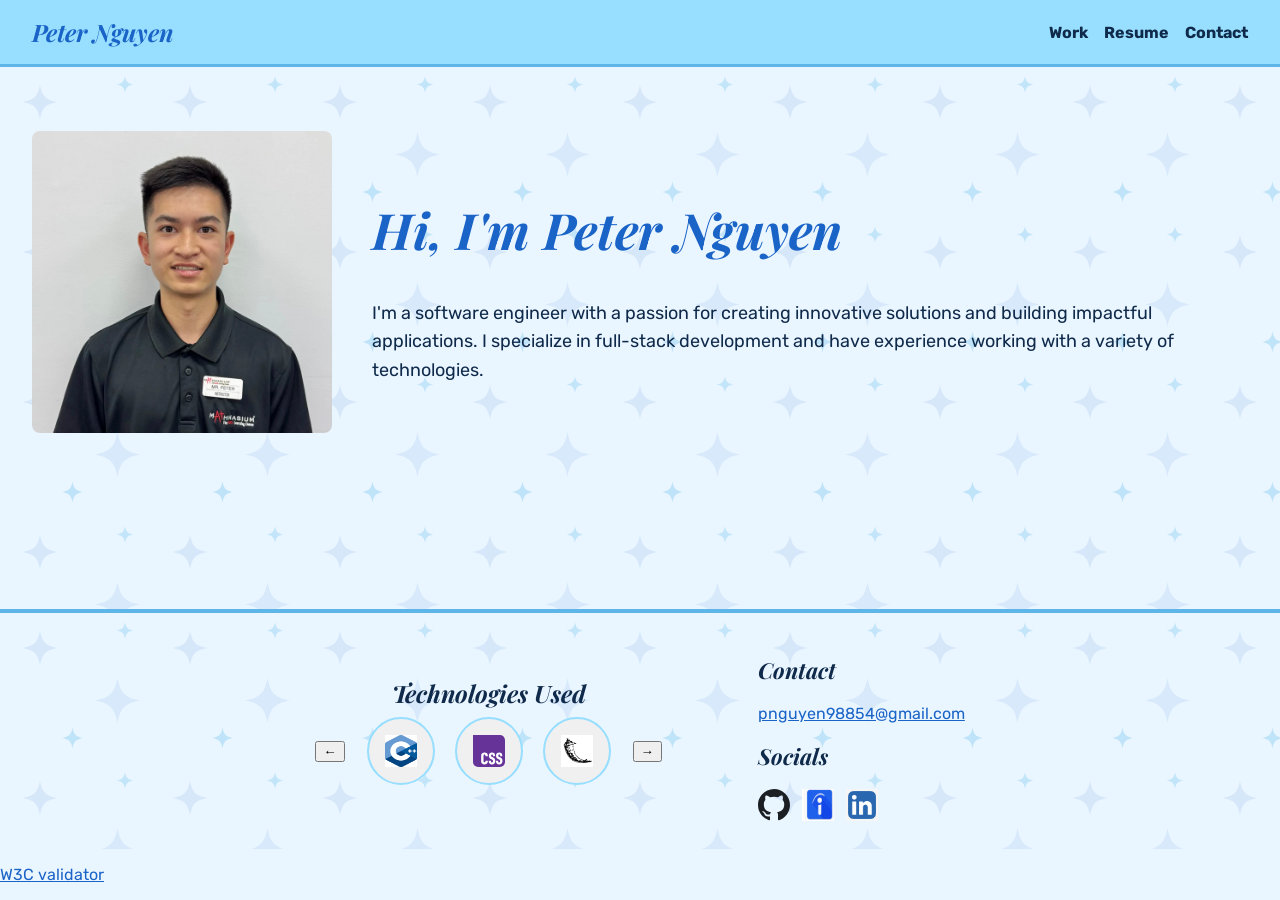
==== index.html @ 290dca19 "Added another carousel for showcased projects" ====
<!doctype html>
<html lang="en">

<!--
WRITTEN BY: Peter Nguyen
EMAIL: peten16@uci.edu
-->

<head>
  <meta charset="utf-8">
  <meta name="viewport" content="width=device-width, initial-scale=1">
  <meta name="author" content="Peter Nguyen">
  <meta name="description" content="Peter Nguyen's Portfolio">
  <link rel="preconnect" href="https://fonts.googleapis.com">
  <link rel="preconnect" href="https://fonts.gstatic.com" crossorigin>
  <link href="https://fonts.googleapis.com/css2?family=Playfair+Display:ital,wght@0,700;1,700;1,900&family=Rubik:wght@400;500;700&display=swap" rel="stylesheet">
  <link rel="stylesheet" href="css/bootstrap.min.css">
  <link rel="stylesheet" href="styles.css">
   <!-- you would also link to Bootstrap here! -->
  <title>Peter Nguyen</title>
</head>

<body>

  <header>
  <a href="index.html" class="logo">Peter Nguyen</a>
  <nav>
    <ul>
        <li class="has-dropdown">
          <a href="#">Work</a>
          <ul class="dropdown">
            <li><a href="projects.html">Projects</a></li>
            <li><a href="#">Work Experience</a></li>
            <li><a href="#">Certifications</a></li>
          </ul>
        </li>
      <li><a href="#">Resume</a></li>
      <li><a href="#">Contact</a></li>
    </ul>
  </nav>
  </header>

    <main>
    <section class="hero">
      <img src="images/Hero-Photo.jpg" alt="Peter Nguyen" class="hero-photo">
      <div class="hero-text">
        <h1>Hi, I'm Peter Nguyen</h1>
        <p>I'm a software engineer with a passion for creating innovative solutions and building impactful applications. I
          specialize in full-stack development and have experience working with a variety of technologies.</p>
      </div>
    </section>
  </main>

    <footer>
      <div class="technologies-used">
      <div class="track-title">
        Technologies Used
      </div>
      <div class="controls">
        <button class="arrow arrow-left">&#8592;</button>
        <div class="technologies-list">
          <ul class="technologies-track">
            <li>
              <div class="icon-circle">
                <img src="images/cpplogo.png" alt="C++">
              </div>
            </li>
            <li>
              <div class="icon-circle">
                <img src="images/CSS-Logo.svg" alt="CSS">
              </div>
            </li>
            <li>
              <div class="icon-circle">
                <img src="images/Flask-Logo.png" alt="Flask">
              </div>
            </li>
            <li>
              <div class="icon-circle">
                <img src="images/Github-Logo.svg" alt="Github">
              </div>
            </li>
            <li>
              <div class="icon-circle">
                <img src="images/Html-Logo.png" alt="HTML">
              </div>
            </li>
            <li>
              <div class="icon-circle">
                <img src="images/JS-Logo.png" alt="JavaScript">
              </div>
            </li>
            <li>
              <div class="icon-circle">
                <img src="images/Python-Logo.svg" alt="Python">
              </div>
            </li>
            <li>
              <div class="icon-circle">
                <img src="images/React-Logo.png" alt="React">
              </div>
            </li>
            <li>
              <div class="icon-circle">
                <img src="images/SQLite-Logo.jpg" alt="SQLite">
              </div>
            </li>
          </ul>
        </div>
        <button class="arrow arrow-right">&#8594;</button>
      </div>
    </div>
    <div class="contact-socials">
      <h2>Contact</h2>
      <p><a href="mailto:pnguyen98854@gmail.com">pnguyen98854@gmail.com</a></p>
  
      <h2>Socials</h2>
      <div class="social-icons">
        <a href="https://github.com/petenek"><img src="images/Github-Logo.svg" alt="GitHub"></a>
        <a href="https://profile.indeed.com/?hl=en_US&co=US&from=gnav-homepage--homepage-frontend"><img
            src="images/Indeed-Icon.png" alt="Indeed"></a>
        <a href="https://www.linkedin.com/in/peter-nguyen-3339903b5/"><img src="images/LinkedIn-Icon.jpg"
            alt="LinkedIn"></a>
      </div>
    </div>
  </footer>

  <script src="script.js"></script>
    <p>
      <a href="http://validator.w3.org/check?uri=referer">
        W3C validator
      </a>
    </p>

</body>
</html>
---- styles.css ----
:root{
    --navy: #0f2a4a;
    --blue: #1a63c7;
    --dark-blue: #124a9c;
    --sky-blue: #97deff;
    --ice: #eaf6ff;
    --line: #5eb6e8;
    --stars: url("data:image/svg+xml,%3Csvg xmlns='http://www.w3.org/2000/svg' width='120' height='120' viewBox='0 0 120 120'%3E%3Cpath transform='translate%2832 28%29 scale%281.15%29' fill='%231a63c7' fill-opacity='.10' d='M0 -12 C1.5 -4 4 -1.5 12 0 C4 1.5 1.5 4 0 12 C-1.5 4 -4 1.5 -12 0 C-4 -1.5 -1.5 -4 0 -12Z'/%3E%3Cpath transform='translate%2894 70%29 scale%281.5%29' fill='%231a63c7' fill-opacity='.09' d='M0 -12 C1.5 -4 4 -1.5 12 0 C4 1.5 1.5 4 0 12 C-1.5 4 -4 1.5 -12 0 C-4 -1.5 -1.5 -4 0 -12Z'/%3E%3Cpath transform='translate%2858 100%29 scale%28.7%29' fill='%235eb6e8' fill-opacity='.30' d='M0 -12 C1.5 -4 4 -1.5 12 0 C4 1.5 1.5 4 0 12 C-1.5 4 -4 1.5 -12 0 C-4 -1.5 -1.5 -4 0 -12Z'/%3E%3Cpath transform='translate%28100 14%29 scale%28.55%29' fill='%235eb6e8' fill-opacity='.28' d='M0 -12 C1.5 -4 4 -1.5 12 0 C4 1.5 1.5 4 0 12 C-1.5 4 -4 1.5 -12 0 C-4 -1.5 -1.5 -4 0 -12Z'/%3E%3C/svg%3E");
}
 
a{
    color: var(--blue);
 
}
 
a:hover{
    color: var(--dark-blue);
}
 
header {
    display: flex;
    align-items: center;
    justify-content: space-between;
    padding: 16px 32px;
    background: var(--sky-blue);
    border-bottom: 3px solid var(--line);
}
 
nav a{
    text-decoration: none;
    color: var(--navy);
    font-weight: bold;
}
 
nav ul {
    list-style: none;
    display: flex;
    gap: 16px;
    padding: 0;
    margin: 0;
}
 
.dropdown {
    display: none;
    position: absolute;
    top: 100%;
    left: 0;
    background: white;
    padding: 8px 0;
    margin: 0;
    min-width: 160px;
    box-shadow: 0 4px 8px rgba(0, 0, 0, 0.1);
}
 
.has-dropdown {
    position: relative;
}
 
.has-dropdown:hover .dropdown {
    display: block;
}
 
.dropdown li a {
    display: block;
    padding: 8px 16px;
    text-decoration: none;
    color: black;
}
 
.dropdown li a:hover   {
    background-color: var(--ice);
}
 
.technologies-list {
    width:264px;
    overflow: hidden;
}
 
.track-title{
    font-family: 'Playfair Display', serif;
    font-style: italic;
    font-size: 24px;
    font-weight: 700;
    align-self: center;
}
 
.technologies-track {
    display: flex;
    list-style: none;
    margin: 0;
    padding: 0;
    transition: transform 0.4s ease;
}
 
.technologies-track li {
    flex: 0 0 88px;
    display: flex;
    justify-content: center;
    align-items: center;
}
 
.technologies-used {
    display: flex;
    flex-direction: column;
    gap: 8px;
}
 
.controls{
    display: flex;
    align-items: center;
    gap: 12px;
}
 
.icon-circle {
    width: 64px;
    height: 64px;
    border-radius: 50%;
    display: flex;
    justify-content: center;
    align-items: center;
    background-color: #f0f0f0;
    border: 2px solid var(--sky-blue);
}
 
.social-icons {
    align-items: center;
    display: flex;
    gap: 12px;
}
 
.social-icons img {
    width: 32px;
    height: 32px;
}
 
.icon-circle img {
    width: 32px;
    height: 32px;
}
 
footer {
    display: flex;
    justify-content: center;
    gap: 96px;
    align-items: center;
    padding: 24px 32px;
    background-color: var(--ice);
    background-image: var(--stars);
    background-size: 150px 150px;
    border-top: 4px solid var(--line);
}
 
html, body {
    margin: 0;
}
 
body {
    font-family: Rubik, sans-serif;
    color: var(--navy);
    background-color: var(--ice);
    display: flex;
    flex-direction: column;
    min-height: 100vh;
}
 
main {
    flex: 1;
    background-color: var(--ice);
    background-image: var(--stars);
    background-size: 150px 150px;
}
 
.hero {
    display: flex;
    flex-wrap: nowrap; /* keep photo left, text right */
    align-items: center;
    gap: 40px;
    padding: 64px 32px;
}
 
.hero-photo {
    border-radius: 8px;
    width: 300px;
    max-width: 40%; /* shrinks on smaller screens */
    height: auto;
    flex-shrink: 0;
}
 
.hero-text {
    min-width: 0; /* lets the text column shrink instead of overflowing */
}
 
.hero-text p {
    font-size: 18px;
    line-height: 1.6;
}
 
.hero-text h1{
    font-family: 'Playfair Display', serif;
    font-style: italic;
    font-weight: 700;
    font-size: 50px;
    line-height: 1.1;
    color: var(--blue);
}
 
.contact-socials h2{
    font-family: 'Playfair Display', serif;
    font-style: italic;
    font-weight: 700;
    font-size: 22px;
}
 
.arrow:hover{
    background: var(--dark-blue);
}
 
footer {
    flex-wrap: wrap;
}
 
.has-dropdown:focus-within .dropdown {
    display: block;
}
 
@media (max-width: 700px) {
    .hero {
        gap: 20px;
        padding: 32px 16px;
    }
 
    .hero-text h1 {
        font-size: 32px;
    }
 
    .hero-text p {
        font-size: 16px;
    }
 
    footer {
        flex-direction: column;
        gap: 24px;
        text-align: center;
    }
 
    .social-icons {
        justify-content: center;
    }
 
    header {
        padding: 12px 16px;
    }
}
 
@media (max-width: 480px) {
    .hero {
        gap: 12px;
    }
 
    .hero-text h1 {
        font-size: 24px;
    }
 
    .hero-text p {
        font-size: 14px;
    }
}
 
@media (max-width: 400px) {
    .hero {
        flex-direction: column;
    }
 
    .hero-photo {
        max-width: 60%;
    }
}

.logo {
    font-family: 'Playfair Display', serif;
    font-style: italic;
    font-weight: 700;
    font-size: 24px;
    text-decoration: none;
}

.project-carousel {
    --img-height: 60vh; /* image height; arrows center on this */
    position: relative;
    overflow: hidden;
}

.project-track {
    display: flex;
    transition: transform 0.5s ease;
}

.project-slide {
    flex: 0 0 100%;
    background-color: white;
}

.project-slide img {
    display: block;
    width: 100%;
    height: var(--img-height);
    min-height: 260px;
    object-fit: cover;
    object-position: top;
    background-color: var(--blue); /* shows if an image is missing */
}

.project-info {
    padding: 24px 32px 40px;
    max-width: 800px;
    margin: 0 auto;
}

.project-info h2 {
    font-family: 'Playfair Display', serif;
    font-style: italic;
    font-weight: 700;
    font-size: 32px;
    color: var(--blue);
    margin: 0 0 12px;
}

.project-info p {
    font-size: 18px;
    line-height: 1.6;
    margin: 0 0 12px;
}

.project-info .project-tech {
    font-size: 15px;
    font-weight: 500;
    color: var(--dark-blue);
}

.project-link {
    font-weight: bold;
}

.project-arrow {
    position: absolute;
    top: calc(var(--img-height) / 2);
    transform: translateY(-50%);
    z-index: 2;
    width: 44px;
    height: 44px;
    border: none;
    border-radius: 50%;
    background: rgba(15, 42, 74, 0.7);
    color: white;
    font-size: 20px;
    cursor: pointer;
}

.project-arrow:hover {
    background: var(--dark-blue);
}

.project-prev {
    left: 16px;
}

.project-next {
    right: 16px;
}

@media (max-width: 700px) {
    .project-info {
        padding: 20px 16px 32px;
    }

    .project-info h2 {
        font-size: 26px;
    }

    .project-info p {
        font-size: 16px;
    }
}
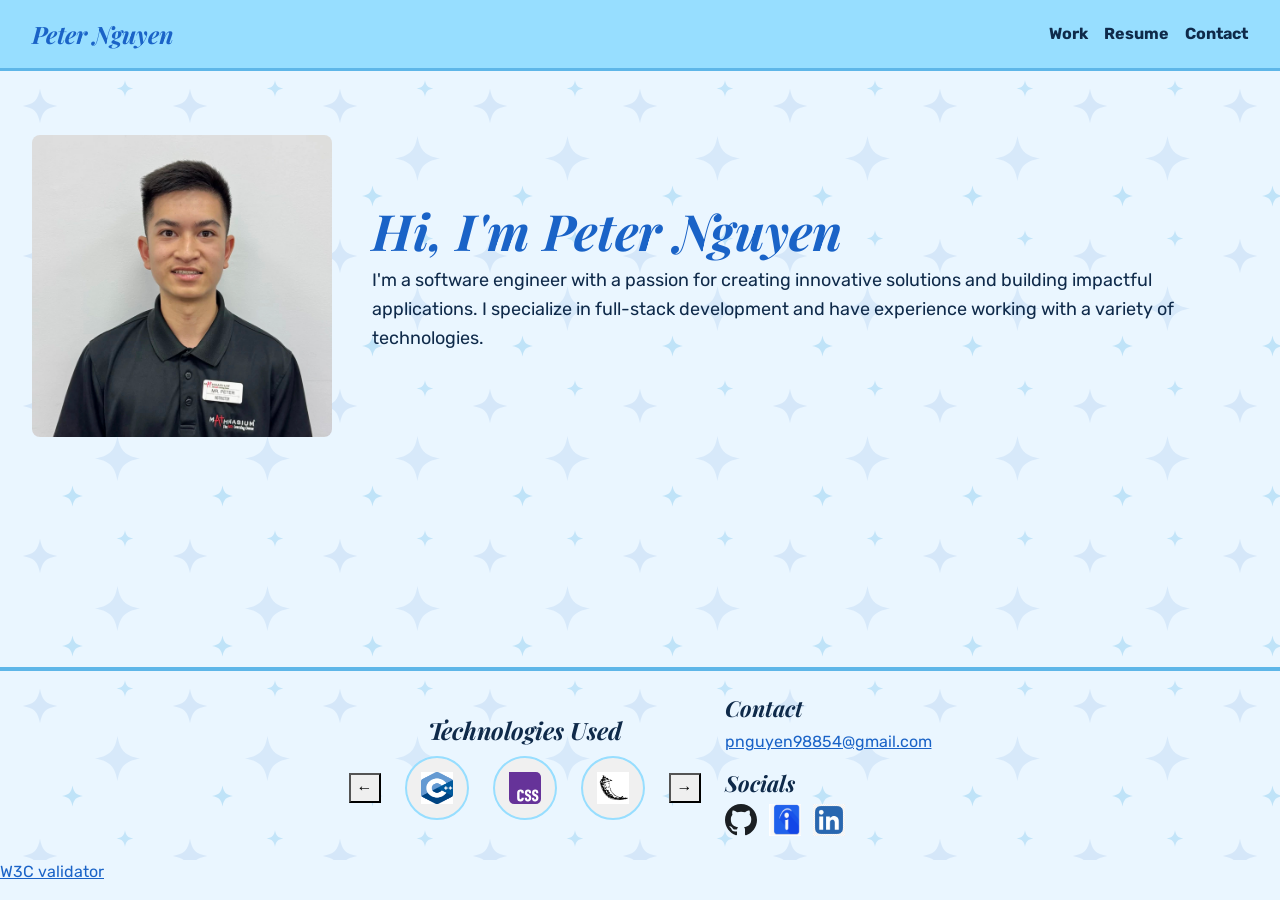
==== commit fe883141: "Implemented bootstrap to footer" ====
--- a/index.html
+++ b/index.html
@@ -13,19 +13,20 @@
   <meta name="description" content="Peter Nguyen's Portfolio">
   <link rel="preconnect" href="https://fonts.googleapis.com">
   <link rel="preconnect" href="https://fonts.gstatic.com" crossorigin>
-  <link href="https://fonts.googleapis.com/css2?family=Playfair+Display:ital,wght@0,700;1,700;1,900&family=Rubik:wght@400;500;700&display=swap" rel="stylesheet">
-  <link rel="stylesheet" href="css/bootstrap.min.css">
+  <link
+    href="https://fonts.googleapis.com/css2?family=Playfair+Display:ital,wght@0,700;1,700;1,900&family=Rubik:wght@400;500;700&display=swap"
+    rel="stylesheet">
+  <link rel="stylesheet" href="bootstrap.min.css">
   <link rel="stylesheet" href="styles.css">
-   <!-- you would also link to Bootstrap here! -->
   <title>Peter Nguyen</title>
 </head>
 
 <body>
 
   <header>
-  <a href="index.html" class="logo">Peter Nguyen</a>
-  <nav>
-    <ul>
+    <a href="index.html" class="logo">Peter Nguyen</a>
+    <nav>
+      <ul>
         <li class="has-dropdown">
           <a href="#">Work</a>
           <ul class="dropdown">
@@ -34,103 +35,111 @@
             <li><a href="#">Certifications</a></li>
           </ul>
         </li>
-      <li><a href="#">Resume</a></li>
-      <li><a href="#">Contact</a></li>
-    </ul>
-  </nav>
+        <li><a href="#">Resume</a></li>
+        <li><a href="#">Contact</a></li>
+      </ul>
+    </nav>
   </header>
 
-    <main>
+  <main>
     <section class="hero">
       <img src="images/Hero-Photo.jpg" alt="Peter Nguyen" class="hero-photo">
       <div class="hero-text">
         <h1>Hi, I'm Peter Nguyen</h1>
-        <p>I'm a software engineer with a passion for creating innovative solutions and building impactful applications. I
+        <p>I'm a software engineer with a passion for creating innovative solutions and building impactful applications.
+          I
           specialize in full-stack development and have experience working with a variety of technologies.</p>
       </div>
     </section>
   </main>
 
-    <footer>
-      <div class="technologies-used">
-      <div class="track-title">
-        Technologies Used
-      </div>
-      <div class="controls">
-        <button class="arrow arrow-left">&#8592;</button>
-        <div class="technologies-list">
-          <ul class="technologies-track">
-            <li>
-              <div class="icon-circle">
-                <img src="images/cpplogo.png" alt="C++">
-              </div>
-            </li>
-            <li>
-              <div class="icon-circle">
-                <img src="images/CSS-Logo.svg" alt="CSS">
-              </div>
-            </li>
-            <li>
-              <div class="icon-circle">
-                <img src="images/Flask-Logo.png" alt="Flask">
-              </div>
-            </li>
-            <li>
-              <div class="icon-circle">
-                <img src="images/Github-Logo.svg" alt="Github">
-              </div>
-            </li>
-            <li>
-              <div class="icon-circle">
-                <img src="images/Html-Logo.png" alt="HTML">
-              </div>
-            </li>
-            <li>
-              <div class="icon-circle">
-                <img src="images/JS-Logo.png" alt="JavaScript">
-              </div>
-            </li>
-            <li>
-              <div class="icon-circle">
-                <img src="images/Python-Logo.svg" alt="Python">
-              </div>
-            </li>
-            <li>
-              <div class="icon-circle">
-                <img src="images/React-Logo.png" alt="React">
-              </div>
-            </li>
-            <li>
-              <div class="icon-circle">
-                <img src="images/SQLite-Logo.jpg" alt="SQLite">
-              </div>
-            </li>
-          </ul>
+  <footer>
+    <div class="container">
+      <div class="row g-4 justify-content-center align-items-center text-center text-md-start">
+
+        <div class="col-12 col-md-auto technologies-used">
+          <div class="track-title">
+            Technologies Used
+          </div>
+          <div class="controls justify-content-center justify-content-md-start">
+            <button class="arrow arrow-left">&#8592;</button>
+            <div class="technologies-list">
+              <ul class="technologies-track">
+                <li>
+                  <div class="icon-circle">
+                    <img src="images/cpplogo.png" alt="C++">
+                  </div>
+                </li>
+                <li>
+                  <div class="icon-circle">
+                    <img src="images/CSS-Logo.svg" alt="CSS">
+                  </div>
+                </li>
+                <li>
+                  <div class="icon-circle">
+                    <img src="images/Flask-Logo.png" alt="Flask">
+                  </div>
+                </li>
+                <li>
+                  <div class="icon-circle">
+                    <img src="images/Github-Logo.svg" alt="Github">
+                  </div>
+                </li>
+                <li>
+                  <div class="icon-circle">
+                    <img src="images/Html-Logo.png" alt="HTML">
+                  </div>
+                </li>
+                <li>
+                  <div class="icon-circle">
+                    <img src="images/JS-Logo.png" alt="JavaScript">
+                  </div>
+                </li>
+                <li>
+                  <div class="icon-circle">
+                    <img src="images/Python-Logo.svg" alt="Python">
+                  </div>
+                </li>
+                <li>
+                  <div class="icon-circle">
+                    <img src="images/React-Logo.png" alt="React">
+                  </div>
+                </li>
+                <li>
+                  <div class="icon-circle">
+                    <img src="images/SQLite-Logo.jpg" alt="SQLite">
+                  </div>
+                </li>
+              </ul>
+            </div>
+            <button class="arrow arrow-right">&#8594;</button>
+          </div>
         </div>
-        <button class="arrow arrow-right">&#8594;</button>
-      </div>
-    </div>
-    <div class="contact-socials">
-      <h2>Contact</h2>
-      <p><a href="mailto:pnguyen98854@gmail.com">pnguyen98854@gmail.com</a></p>
-  
-      <h2>Socials</h2>
-      <div class="social-icons">
-        <a href="https://github.com/petenek"><img src="images/Github-Logo.svg" alt="GitHub"></a>
-        <a href="https://profile.indeed.com/?hl=en_US&co=US&from=gnav-homepage--homepage-frontend"><img
-            src="images/Indeed-Icon.png" alt="Indeed"></a>
-        <a href="https://www.linkedin.com/in/peter-nguyen-3339903b5/"><img src="images/LinkedIn-Icon.jpg"
-            alt="LinkedIn"></a>
+
+        <div class="col-12 col-md-auto contact-socials">
+          <h2>Contact</h2>
+          <p><a href="mailto:pnguyen98854@gmail.com">pnguyen98854@gmail.com</a></p>
+
+          <h2>Socials</h2>
+          <div class="social-icons justify-content-center justify-content-md-start">
+            <a href="https://github.com/petenek"><img src="images/Github-Logo.svg" alt="GitHub"></a>
+            <a href="https://profile.indeed.com/?hl=en_US&co=US&from=gnav-homepage--homepage-frontend"><img
+                src="images/Indeed-Icon.png" alt="Indeed"></a>
+            <a href="https://www.linkedin.com/in/peter-nguyen-3339903b5/"><img src="images/LinkedIn-Icon.jpg"
+                alt="LinkedIn"></a>
+          </div>
+        </div>
       </div>
     </div>
   </footer>
 
   <script src="script.js"></script>
-    <p>
-      <a href="http://validator.w3.org/check?uri=referer">
-        W3C validator
-      </a>
-    </p>
+  <p>
+    <a href="http://validator.w3.org/check?uri=referer">
+      W3C validator
+    </a>
+  </p>
 
 </body>
-</html>
+
+</html>
--- a/styles.css
+++ b/styles.css
@@ -43,6 +43,7 @@
 .dropdown {
     display: none;
     position: absolute;
+    z-index: 10;
     top: 100%;
     left: 0;
     background: white;
@@ -77,10 +78,7 @@
 }
  
 .track-title{
-    font-family: 'Playfair Display', serif;
-    font-style: italic;
     font-size: 24px;
-    font-weight: 700;
     align-self: center;
 }
  
@@ -128,21 +126,12 @@
     gap: 12px;
 }
  
-.social-icons img {
+.social-icons img, .icon-circle img {
     width: 32px;
     height: 32px;
 }
  
-.icon-circle img {
-    width: 32px;
-    height: 32px;
-}
- 
 footer {
-    display: flex;
-    justify-content: center;
-    gap: 96px;
-    align-items: center;
     padding: 24px 32px;
     background-color: var(--ice);
     background-image: var(--stars);
@@ -172,7 +161,6 @@
  
 .hero {
     display: flex;
-    flex-wrap: nowrap; /* keep photo left, text right */
     align-items: center;
     gap: 40px;
     padding: 64px 32px;
@@ -181,13 +169,13 @@
 .hero-photo {
     border-radius: 8px;
     width: 300px;
-    max-width: 40%; /* shrinks on smaller screens */
+    max-width: 40%;
     height: auto;
     flex-shrink: 0;
 }
  
 .hero-text {
-    min-width: 0; /* lets the text column shrink instead of overflowing */
+    min-width: 0;
 }
  
 .hero-text p {
@@ -196,27 +184,17 @@
 }
  
 .hero-text h1{
-    font-family: 'Playfair Display', serif;
-    font-style: italic;
-    font-weight: 700;
     font-size: 50px;
     line-height: 1.1;
     color: var(--blue);
 }
  
 .contact-socials h2{
-    font-family: 'Playfair Display', serif;
-    font-style: italic;
-    font-weight: 700;
     font-size: 22px;
 }
  
 .arrow:hover{
     background: var(--dark-blue);
-}
- 
-footer {
-    flex-wrap: wrap;
 }
  
 .has-dropdown:focus-within .dropdown {
@@ -237,16 +215,6 @@
         font-size: 16px;
     }
  
-    footer {
-        flex-direction: column;
-        gap: 24px;
-        text-align: center;
-    }
- 
-    .social-icons {
-        justify-content: center;
-    }
- 
     header {
         padding: 12px 16px;
     }
@@ -277,9 +245,6 @@
 }
 
 .logo {
-    font-family: 'Playfair Display', serif;
-    font-style: italic;
-    font-weight: 700;
     font-size: 24px;
     text-decoration: none;
 }
@@ -317,9 +282,6 @@
 }
 
 .project-info h2 {
-    font-family: 'Playfair Display', serif;
-    font-style: italic;
-    font-weight: 700;
     font-size: 32px;
     color: var(--blue);
     margin: 0 0 12px;
@@ -380,4 +342,18 @@
     .project-info p {
         font-size: 16px;
     }
+}
+
+.projects h1{
+    font-size: 50px;
+    color: var(--navy);
+    text-align: center;
+    margin: 0;
+    padding: 32px;
+}
+
+.logo, .track-title, .contact-socials h2, .hero-text h1, projects h1, project-info h2 {
+    font-family: 'Playfair Display', serif;
+    font-style: italic;
+    font-weight: 700;
 }
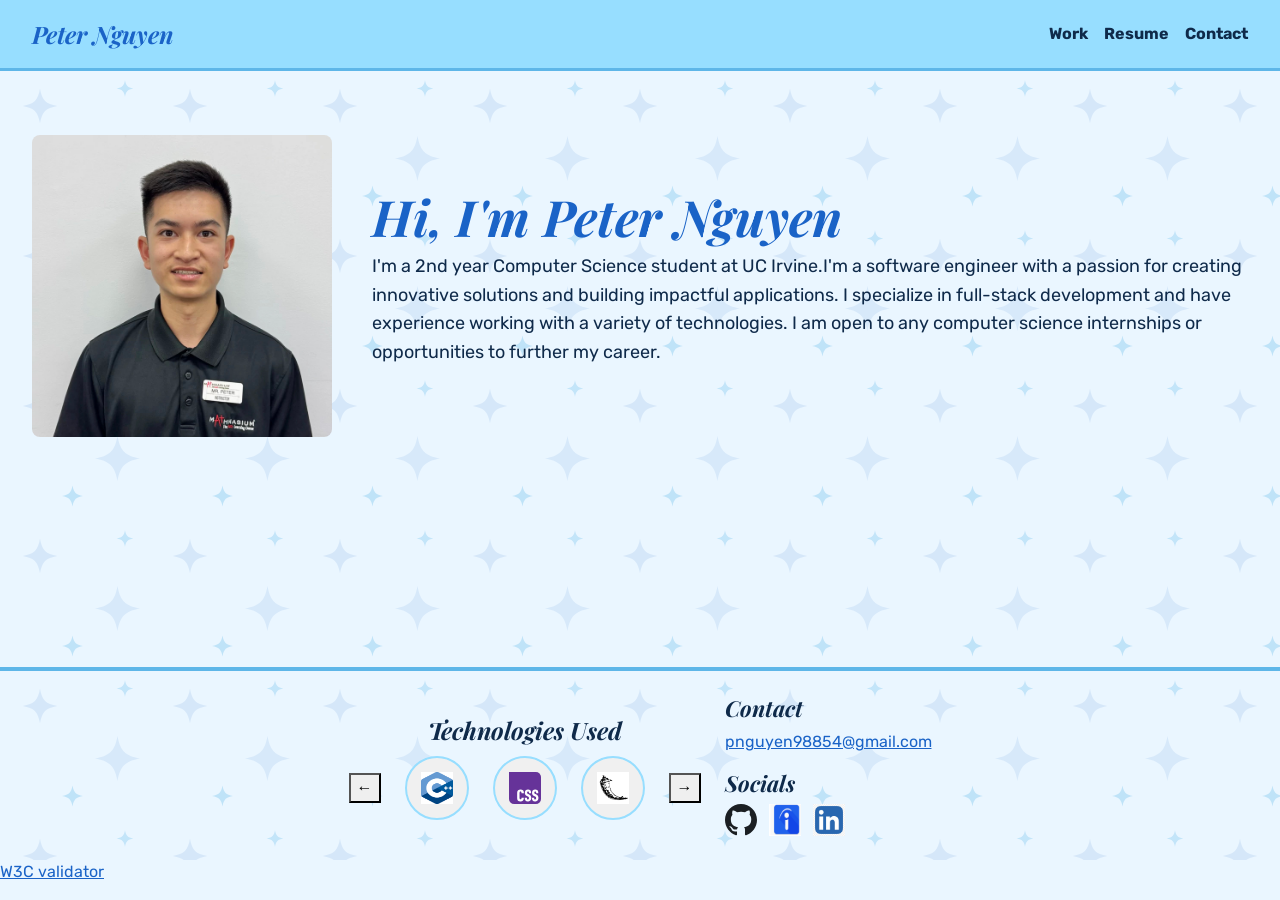
==== commit 5060e0df: "Changed description of main page" ====
--- a/index.html
+++ b/index.html
@@ -46,9 +46,9 @@
       <img src="images/Hero-Photo.jpg" alt="Peter Nguyen" class="hero-photo">
       <div class="hero-text">
         <h1>Hi, I'm Peter Nguyen</h1>
-        <p>I'm a software engineer with a passion for creating innovative solutions and building impactful applications.
+        <p>I'm a 2nd year Computer Science student at UC Irvine.I'm a software engineer with a passion for creating innovative solutions and building impactful applications.
           I
-          specialize in full-stack development and have experience working with a variety of technologies.</p>
+          specialize in full-stack development and have experience working with a variety of technologies. I am open to any computer science internships or opportunities to further my career.</p>
       </div>
     </section>
   </main>
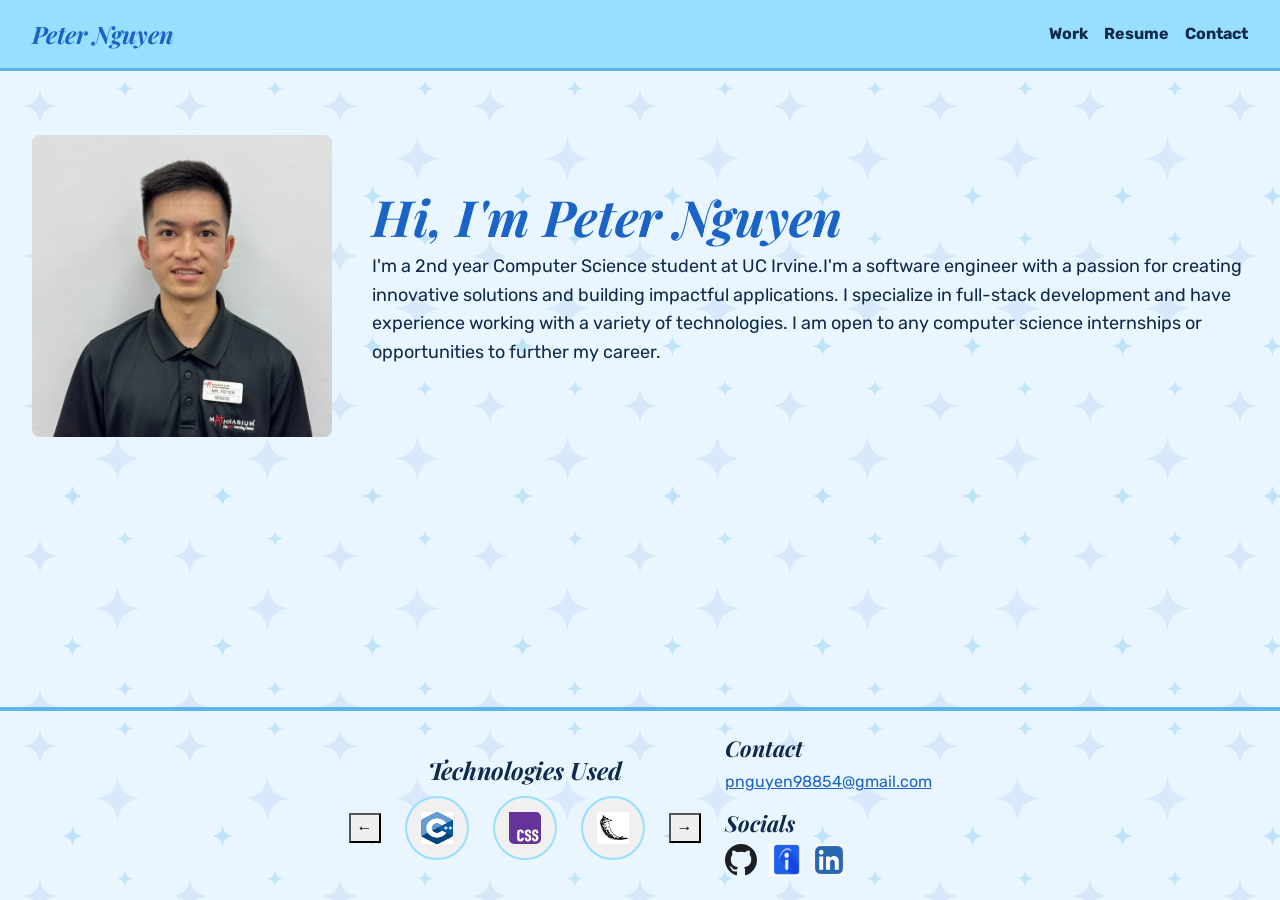
==== commit 9ef8991d: "Fixed some AWAVE accessibility issues based on ambiguous links" ====
--- a/index.html
+++ b/index.html
@@ -62,7 +62,7 @@
             Technologies Used
           </div>
           <div class="controls justify-content-center justify-content-md-start">
-            <button class="arrow arrow-left">&#8592;</button>
+            <button class="arrow arrow-left" aria-label="Previous technologies">&#8592;</button>
             <div class="technologies-list">
               <ul class="technologies-track">
                 <li>
@@ -112,7 +112,7 @@
                 </li>
               </ul>
             </div>
-            <button class="arrow arrow-right">&#8594;</button>
+            <button class="arrow arrow-right" aria-label="Next technologies">&#8594;</button>
           </div>
         </div>
 
@@ -134,11 +134,6 @@
   </footer>
 
   <script src="script.js"></script>
-  <p>
-    <a href="http://validator.w3.org/check?uri=referer">
-      W3C validator
-    </a>
-  </p>
 
 </body>
 
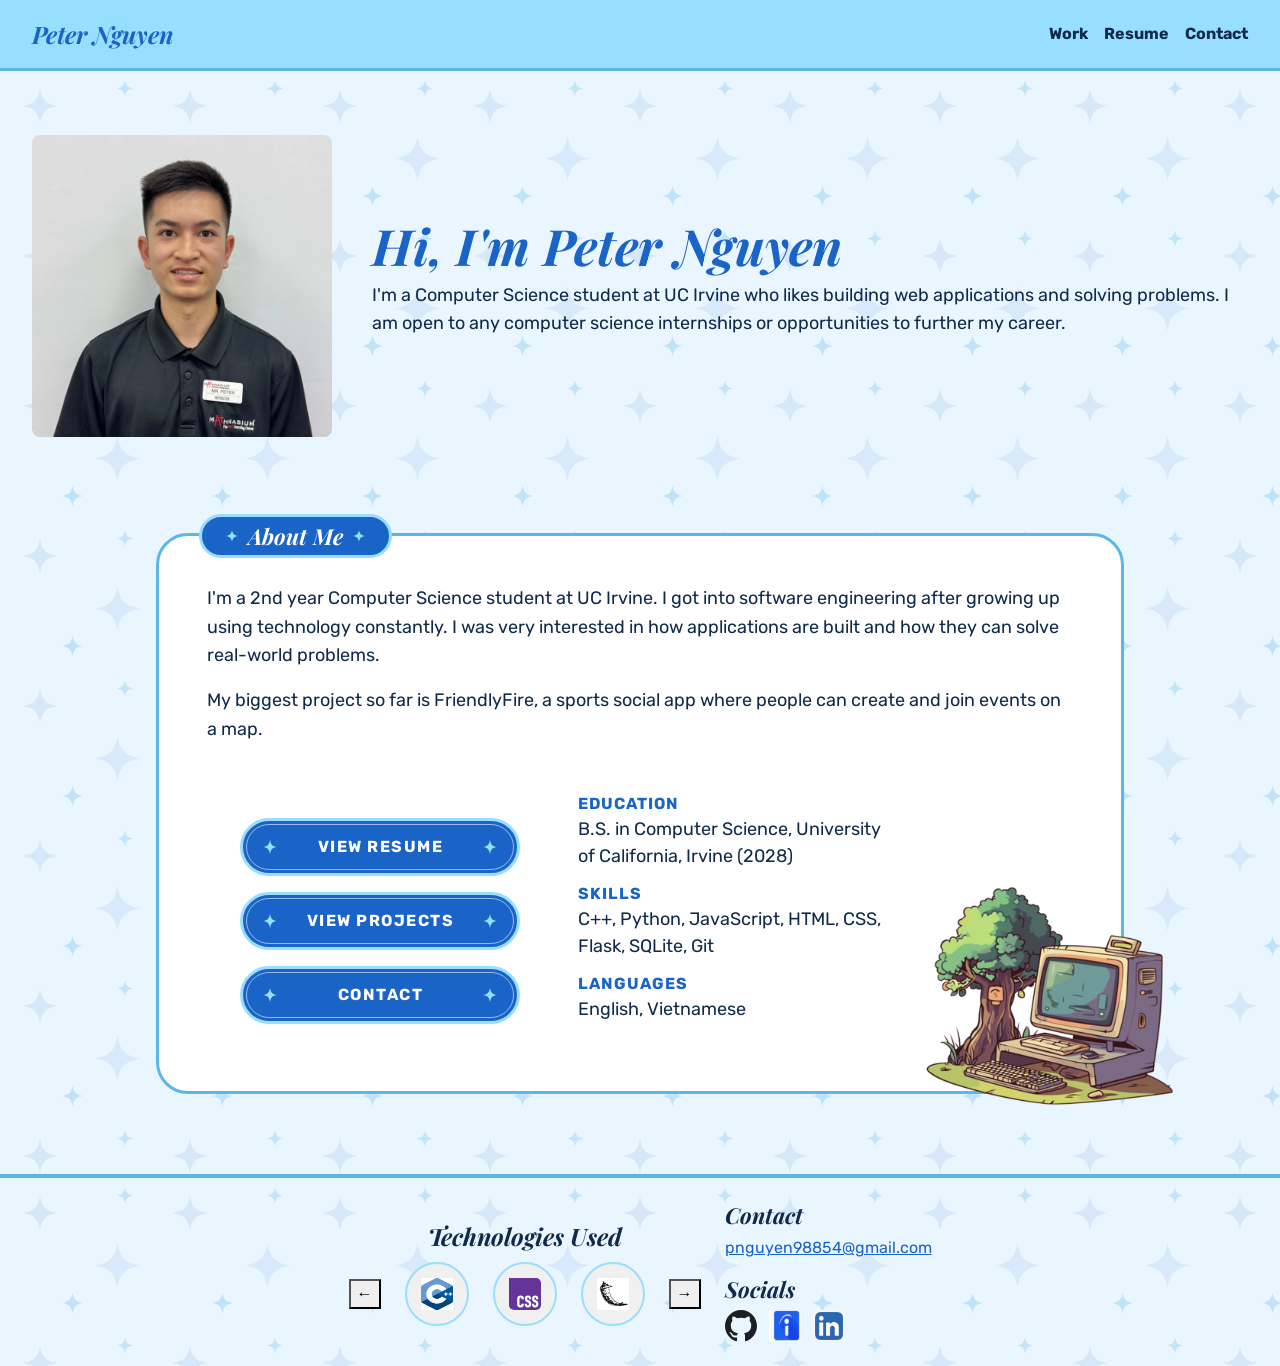
==== commit 5b6d5ff0: "Created the work-experience page with 1 job and description" ====
--- a/index.html
+++ b/index.html
@@ -18,7 +18,7 @@
     rel="stylesheet">
   <link rel="stylesheet" href="bootstrap.min.css">
   <link rel="stylesheet" href="styles.css">
-  <title>Peter Nguyen</title>
+  <title>Peter Nguyen | Software Engineer Portfolio</title>
 </head>
 
 <body>
@@ -31,7 +31,7 @@
           <a href="#">Work</a>
           <ul class="dropdown">
             <li><a href="projects.html">Projects</a></li>
-            <li><a href="#">Work Experience</a></li>
+            <li><a href="work-experience.html">Work Experience</a></li>
             <li><a href="#">Certifications</a></li>
           </ul>
         </li>
@@ -46,11 +46,41 @@
       <img src="images/Hero-Photo.jpg" alt="Peter Nguyen" class="hero-photo">
       <div class="hero-text">
         <h1>Hi, I'm Peter Nguyen</h1>
-        <p>I'm a 2nd year Computer Science student at UC Irvine.I'm a software engineer with a passion for creating innovative solutions and building impactful applications.
-          I
-          specialize in full-stack development and have experience working with a variety of technologies. I am open to any computer science internships or opportunities to further my career.</p>
+        <p>I'm a Computer Science student at UC Irvine who likes building web applications and solving problems. I am open to any computer science internships or opportunities to further my career.</p>
       </div>
     </section>
+
+    <section class="about">
+
+      <div class="about-card">
+        <h2 class="about-tab">About Me</h2>
+        <div class="about-text">
+          <p>I'm a 2nd year Computer Science student at UC Irvine. I got into software engineering after growing up using technology constantly. I was very interested in how applications are built and how they can solve real-world problems.</p>
+          <p>My biggest project so far is FriendlyFire, a sports social app where people can create and join events on a map.</p>
+        </div>
+
+        <div class="row g-4 align-items-center about-lower">
+          <div class="col-12 col-md-5 about-buttons">
+            <a href="resume.pdf" class="cta-button">View Resume</a>
+            <a href="projects.html" class="cta-button">View Projects</a>
+            <a href="mailto:pnguyen98854@gmail.com" class="cta-button">Contact</a>
+          </div>
+
+          <dl class="col-12 col-md-7 about-details">
+            <dt>Education</dt>
+            <dd>B.S. in Computer Science, University of California, Irvine (2028)</dd>
+
+            <dt>Skills</dt>
+            <dd>C++, Python, JavaScript, HTML, CSS, Flask, SQLite, Git</dd>
+
+            <dt>Languages</dt>
+            <dd>English, Vietnamese</dd>
+          </dl>
+        </div>
+        <img src="images/computer.png" alt="" class="about-computer">
+      </div>
+    </section>
+
   </main>
 
   <footer>
--- a/styles.css
+++ b/styles.css
@@ -6,6 +6,7 @@
     --ice: #eaf6ff;
     --line: #5eb6e8;
     --stars: url("data:image/svg+xml,%3Csvg xmlns='http://www.w3.org/2000/svg' width='120' height='120' viewBox='0 0 120 120'%3E%3Cpath transform='translate%2832 28%29 scale%281.15%29' fill='%231a63c7' fill-opacity='.10' d='M0 -12 C1.5 -4 4 -1.5 12 0 C4 1.5 1.5 4 0 12 C-1.5 4 -4 1.5 -12 0 C-4 -1.5 -1.5 -4 0 -12Z'/%3E%3Cpath transform='translate%2894 70%29 scale%281.5%29' fill='%231a63c7' fill-opacity='.09' d='M0 -12 C1.5 -4 4 -1.5 12 0 C4 1.5 1.5 4 0 12 C-1.5 4 -4 1.5 -12 0 C-4 -1.5 -1.5 -4 0 -12Z'/%3E%3Cpath transform='translate%2858 100%29 scale%28.7%29' fill='%235eb6e8' fill-opacity='.30' d='M0 -12 C1.5 -4 4 -1.5 12 0 C4 1.5 1.5 4 0 12 C-1.5 4 -4 1.5 -12 0 C-4 -1.5 -1.5 -4 0 -12Z'/%3E%3Cpath transform='translate%28100 14%29 scale%28.55%29' fill='%235eb6e8' fill-opacity='.28' d='M0 -12 C1.5 -4 4 -1.5 12 0 C4 1.5 1.5 4 0 12 C-1.5 4 -4 1.5 -12 0 C-4 -1.5 -1.5 -4 0 -12Z'/%3E%3C/svg%3E");
+    --star-sky: url("data:image/svg+xml,%3Csvg xmlns='http://www.w3.org/2000/svg' viewBox='-12 -12 24 24'%3E%3Cpath fill='%2397deff' d='M0 -12 C1.5 -4 4 -1.5 12 0 C4 1.5 1.5 4 0 12 C-1.5 4 -4 1.5 -12 0 C-4 -1.5 -1.5 -4 0 -12Z'/%3E%3C/svg%3E");
 }
  
 a{
@@ -133,17 +134,17 @@
  
 footer {
     padding: 24px 32px;
+    border-top: 4px solid var(--line);
+}
+
+main, footer {
     background-color: var(--ice);
     background-image: var(--stars);
     background-size: 150px 150px;
-    border-top: 4px solid var(--line);
-}
- 
-html, body {
+}
+ 
+body {
     margin: 0;
-}
- 
-body {
     font-family: Rubik, sans-serif;
     color: var(--navy);
     background-color: var(--ice);
@@ -154,9 +155,6 @@
  
 main {
     flex: 1;
-    background-color: var(--ice);
-    background-image: var(--stars);
-    background-size: 150px 150px;
 }
  
 .hero {
@@ -352,8 +350,233 @@
     padding: 32px;
 }
 
-.logo, .track-title, .contact-socials h2, .hero-text h1, projects h1, project-info h2 {
+.logo, .track-title, .contact-socials h2, .hero-text h1, .projects h1, .project-info h2, .about-tab, .experience h1, .experience-info h2 {
     font-family: 'Playfair Display', serif;
     font-style: italic;
     font-weight: 700;
+}
+
+.about {
+    max-width: 1000px;
+    margin: 0 auto;
+    padding: 32px 16px 80px;
+}
+
+.about-card {
+    position: relative;
+    background-color: white;
+    border: 3px solid var(--line);
+    border-radius: 32px;
+    padding: 48px 48px 40px;
+}
+
+.about-tab {
+    position: absolute;
+    top: -22px;
+    left: 40px;
+    display: flex;
+    align-items: center;
+    gap: 10px;
+    margin: 0;
+    padding: 6px 24px;
+    background-color: var(--blue);
+    border: 3px solid var(--sky-blue);
+    border-radius: 999px;
+    color: white;
+    font-size: 22px;
+    line-height: 1.2;
+}
+
+.about-tab::before,
+.about-tab::after {
+    content: "";
+    width: 12px;
+    height: 12px;
+    background: var(--star-sky) center / contain no-repeat;
+}
+
+.about-text p {
+    font-size: 18px;
+    line-height: 1.6;
+    margin: 0 0 16px;
+}
+
+.about-lower {
+    margin-top: 24px;
+}
+
+.about-buttons {
+    display: flex;
+    flex-direction: column;
+    align-items: center;
+    gap: 16px;
+}
+
+.about-buttons .cta-button {
+    width: 100%;
+    max-width: 280px;
+    min-width: 0;
+}
+
+.about-details dt {
+    color: var(--blue);
+    font-weight: 700;
+    text-transform: uppercase;
+    letter-spacing: 1px;
+}
+
+.about-details dd {
+    margin: 0 0 12px;
+    font-size: 18px;
+}
+
+.about-computer {
+    position: absolute;
+    right: -65px;
+    bottom: -48px;
+    width: 275px;
+    height: auto;
+    pointer-events: none;
+}
+
+.cta-button {
+    position: relative;
+    min-width: 220px;
+    padding: 14px 44px;
+    border: 3px solid var(--sky-blue);
+    border-radius: 999px;
+    background-color: var(--blue);
+    outline: 1.5px solid rgba(255, 255, 255, 0.55);
+    outline-offset: -7px;
+    color: white;
+    font-weight: 700;
+    letter-spacing: 1.5px;
+    text-align: center;
+    text-decoration: none;
+    text-transform: uppercase;
+    transition: background-color 0.2s ease, transform 0.2s ease;
+}
+
+.cta-button::before,
+.cta-button::after {
+    content: "";
+    position: absolute;
+    top: 50%;
+    width: 14px;
+    height: 14px;
+    background: var(--star-sky) center / contain no-repeat;
+    transform: translateY(-50%);
+    transition: transform 0.3s ease;
+}
+
+.cta-button::before {
+    left: 20px;
+}
+
+.cta-button::after {
+    right: 20px;
+}
+
+.cta-button:hover {
+    background-color: var(--dark-blue);
+    color: white;
+    transform: translateY(-2px);
+}
+
+.cta-button:hover::before,
+.cta-button:hover::after {
+    transform: translateY(-50%) rotate(90deg) scale(1.3);
+}
+
+.cta-button:focus-visible {
+    outline: 3px solid var(--navy);
+    outline-offset: 3px;
+}
+
+.experience h1 {
+    text-align: center;
+}
+
+.experience-card {
+    display: flex;
+    align-items: center;
+    gap: 40px;
+    max-width: 1000px;
+    margin: 0 auto;
+    padding: 32px;
+}
+
+.experience-photo {
+    width: 40%;
+    flex-shrink: 0;
+    border-radius: 8px;
+    object-fit: cover;
+}
+
+.experience-info {
+    min-width: 0;
+}
+
+.experience-info h2 {
+    font-size: 32px;
+    color: var(--blue);
+    margin: 0 0 4px;
+}
+
+.experience-company {
+    font-weight: 500;
+    margin: 0 0 4px;
+}
+
+.experience-dates {
+    font-weight: 500;
+    color: var(--dark-blue);
+    margin: 0 0 12px;
+}
+
+.experience-info p {
+    font-size: 18px;
+    line-height: 1.6;
+}
+
+@media (min-width: 768px) {
+    .about-details {
+        padding-right: 190px;
+    }
+}
+
+@media (max-width: 767px) {
+    .about-computer {
+        position: static;
+        display: block;
+        width: 200px;
+        margin: 24px auto 0;
+    }
+}
+
+@media (max-width: 700px) {
+    .about-tab {
+        font-size: 18px;
+        left: 24px;
+    }
+
+    .about-card {
+        padding: 40px 20px 24px;
+        border-radius: 24px;
+    }
+
+    .about-text p {
+        font-size: 16px;
+    }
+}
+
+@media (max-width: 700px) {
+    .experience-card {
+        flex-direction: column;
+        padding: 16px;
+    }
+
+    .experience-photo {
+        width: 100%;
+    }
 }
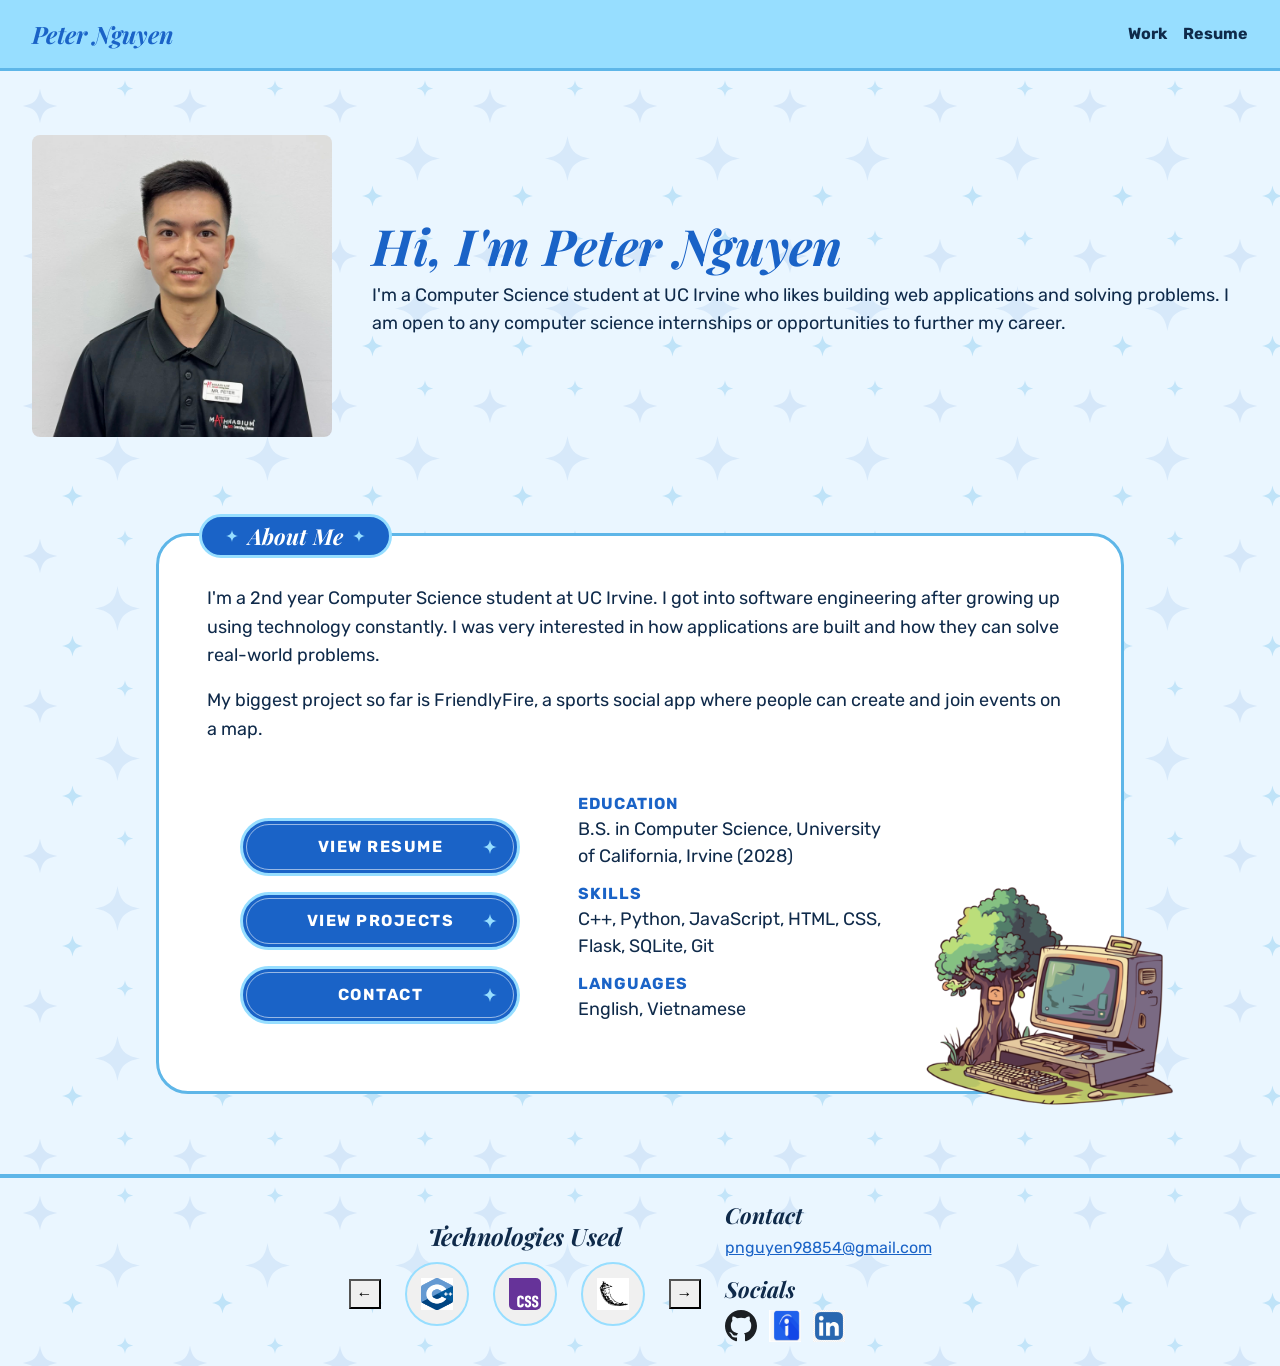
==== commit 5abd8fc0: "Cleaned up styles" ====
--- a/index.html
+++ b/index.html
@@ -32,11 +32,11 @@
           <ul class="dropdown">
             <li><a href="projects.html">Projects</a></li>
             <li><a href="work-experience.html">Work Experience</a></li>
-            <li><a href="#">Certifications</a></li>
+            <li><a href="certifications.html">Certifications</a></li>
           </ul>
         </li>
-        <li><a href="#">Resume</a></li>
-        <li><a href="#">Contact</a></li>
+        <li><a href="resume.html">Resume</a></li>
+        <!-- <li><a href="#">Contact</a></li> -->
       </ul>
     </nav>
   </header>
@@ -61,7 +61,7 @@
 
         <div class="row g-4 align-items-center about-lower">
           <div class="col-12 col-md-5 about-buttons">
-            <a href="resume.pdf" class="cta-button">View Resume</a>
+            <a href="resume.html" class="cta-button">View Resume</a>
             <a href="projects.html" class="cta-button">View Projects</a>
             <a href="mailto:pnguyen98854@gmail.com" class="cta-button">Contact</a>
           </div>
--- a/styles.css
+++ b/styles.css
@@ -16,6 +16,15 @@
  
 a:hover{
     color: var(--dark-blue);
+}
+
+.hero-text p,
+.project-info p,
+.about-text p,
+.experience-info p,
+.experience-info li {
+    font-size: 18px;
+    line-height: 1.6;
 }
  
 header {
@@ -58,7 +67,7 @@
     position: relative;
 }
  
-.has-dropdown:hover .dropdown {
+.has-dropdown:hover .dropdown, .has-dropdown:focus-within .dropdown {
     display: block;
 }
  
@@ -176,11 +185,6 @@
     min-width: 0;
 }
  
-.hero-text p {
-    font-size: 18px;
-    line-height: 1.6;
-}
- 
 .hero-text h1{
     font-size: 50px;
     line-height: 1.1;
@@ -190,57 +194,6 @@
 .contact-socials h2{
     font-size: 22px;
 }
- 
-.arrow:hover{
-    background: var(--dark-blue);
-}
- 
-.has-dropdown:focus-within .dropdown {
-    display: block;
-}
- 
-@media (max-width: 700px) {
-    .hero {
-        gap: 20px;
-        padding: 32px 16px;
-    }
- 
-    .hero-text h1 {
-        font-size: 32px;
-    }
- 
-    .hero-text p {
-        font-size: 16px;
-    }
- 
-    header {
-        padding: 12px 16px;
-    }
-}
- 
-@media (max-width: 480px) {
-    .hero {
-        gap: 12px;
-    }
- 
-    .hero-text h1 {
-        font-size: 24px;
-    }
- 
-    .hero-text p {
-        font-size: 14px;
-    }
-}
- 
-@media (max-width: 400px) {
-    .hero {
-        flex-direction: column;
-    }
- 
-    .hero-photo {
-        max-width: 60%;
-    }
-}
 
 .logo {
     font-size: 24px;
@@ -248,7 +201,7 @@
 }
 
 .project-carousel {
-    --img-height: 60vh; /* image height; arrows center on this */
+    --img-height: 60vh;
     position: relative;
     overflow: hidden;
 }
@@ -286,8 +239,6 @@
 }
 
 .project-info p {
-    font-size: 18px;
-    line-height: 1.6;
     margin: 0 0 12px;
 }
 
@@ -316,7 +267,7 @@
     cursor: pointer;
 }
 
-.project-arrow:hover {
+.project-arrow:hover, .arrow:hover {
     background: var(--dark-blue);
 }
 
@@ -328,21 +279,7 @@
     right: 16px;
 }
 
-@media (max-width: 700px) {
-    .project-info {
-        padding: 20px 16px 32px;
-    }
-
-    .project-info h2 {
-        font-size: 26px;
-    }
-
-    .project-info p {
-        font-size: 16px;
-    }
-}
-
-.projects h1{
+.projects h1, .experience h1, .certifications h1, .resume h1 {
     font-size: 50px;
     color: var(--navy);
     text-align: center;
@@ -350,7 +287,7 @@
     padding: 32px;
 }
 
-.logo, .track-title, .contact-socials h2, .hero-text h1, .projects h1, .project-info h2, .about-tab, .experience h1, .experience-info h2 {
+.logo, .track-title, .contact-socials h2, .hero-text h1, .projects h1, .project-info h2, .about-tab, .experience h1, .certifications h1, .resume h1, .experience-info h2 {
     font-family: 'Playfair Display', serif;
     font-style: italic;
     font-weight: 700;
@@ -387,8 +324,7 @@
     line-height: 1.2;
 }
 
-.about-tab::before,
-.about-tab::after {
+.about-tab::before, .about-tab::after, cta-button::before, .cta-button::after {
     content: "";
     width: 12px;
     height: 12px;
@@ -459,12 +395,10 @@
 
 .cta-button::before,
 .cta-button::after {
-    content: "";
     position: absolute;
     top: 50%;
     width: 14px;
     height: 14px;
-    background: var(--star-sky) center / contain no-repeat;
     transform: translateY(-50%);
     transition: transform 0.3s ease;
 }
@@ -493,10 +427,6 @@
     outline-offset: 3px;
 }
 
-.experience h1 {
-    text-align: center;
-}
-
 .experience-card {
     display: flex;
     align-items: center;
@@ -510,7 +440,6 @@
     width: 40%;
     flex-shrink: 0;
     border-radius: 8px;
-    object-fit: cover;
 }
 
 .experience-info {
@@ -534,9 +463,10 @@
     margin: 0 0 12px;
 }
 
-.experience-info p {
-    font-size: 18px;
-    line-height: 1.6;
+.resume p {
+    font-size: 22px;
+    text-align: center;
+    padding: 32px;
 }
 
 @media (min-width: 768px) {
@@ -555,6 +485,33 @@
 }
 
 @media (max-width: 700px) {
+    header {
+        padding: 12px 16px;
+    }
+
+    .hero {
+        gap: 20px;
+        padding: 32px 16px;
+    }
+
+    .hero-text h1 {
+        font-size: 32px;
+    }
+
+    .hero-text p,
+    .project-info p,
+    .about-text p {
+        font-size: 16px;
+    }
+
+    .project-info {
+        padding: 20px 16px 32px;
+    }
+
+    .project-info h2 {
+        font-size: 26px;
+    }
+
     .about-tab {
         font-size: 18px;
         left: 24px;
@@ -565,12 +522,6 @@
         border-radius: 24px;
     }
 
-    .about-text p {
-        font-size: 16px;
-    }
-}
-
-@media (max-width: 700px) {
     .experience-card {
         flex-direction: column;
         padding: 16px;
@@ -579,4 +530,28 @@
     .experience-photo {
         width: 100%;
     }
+}
+
+@media (max-width: 480px) {
+    .hero {
+        gap: 12px;
+    }
+
+    .hero-text h1 {
+        font-size: 24px;
+    }
+
+    .hero-text p {
+        font-size: 14px;
+    }
+}
+
+@media (max-width: 400px) {
+    .hero {
+        flex-direction: column;
+    }
+
+    .hero-photo {
+        max-width: 60%;
+    }
 }
